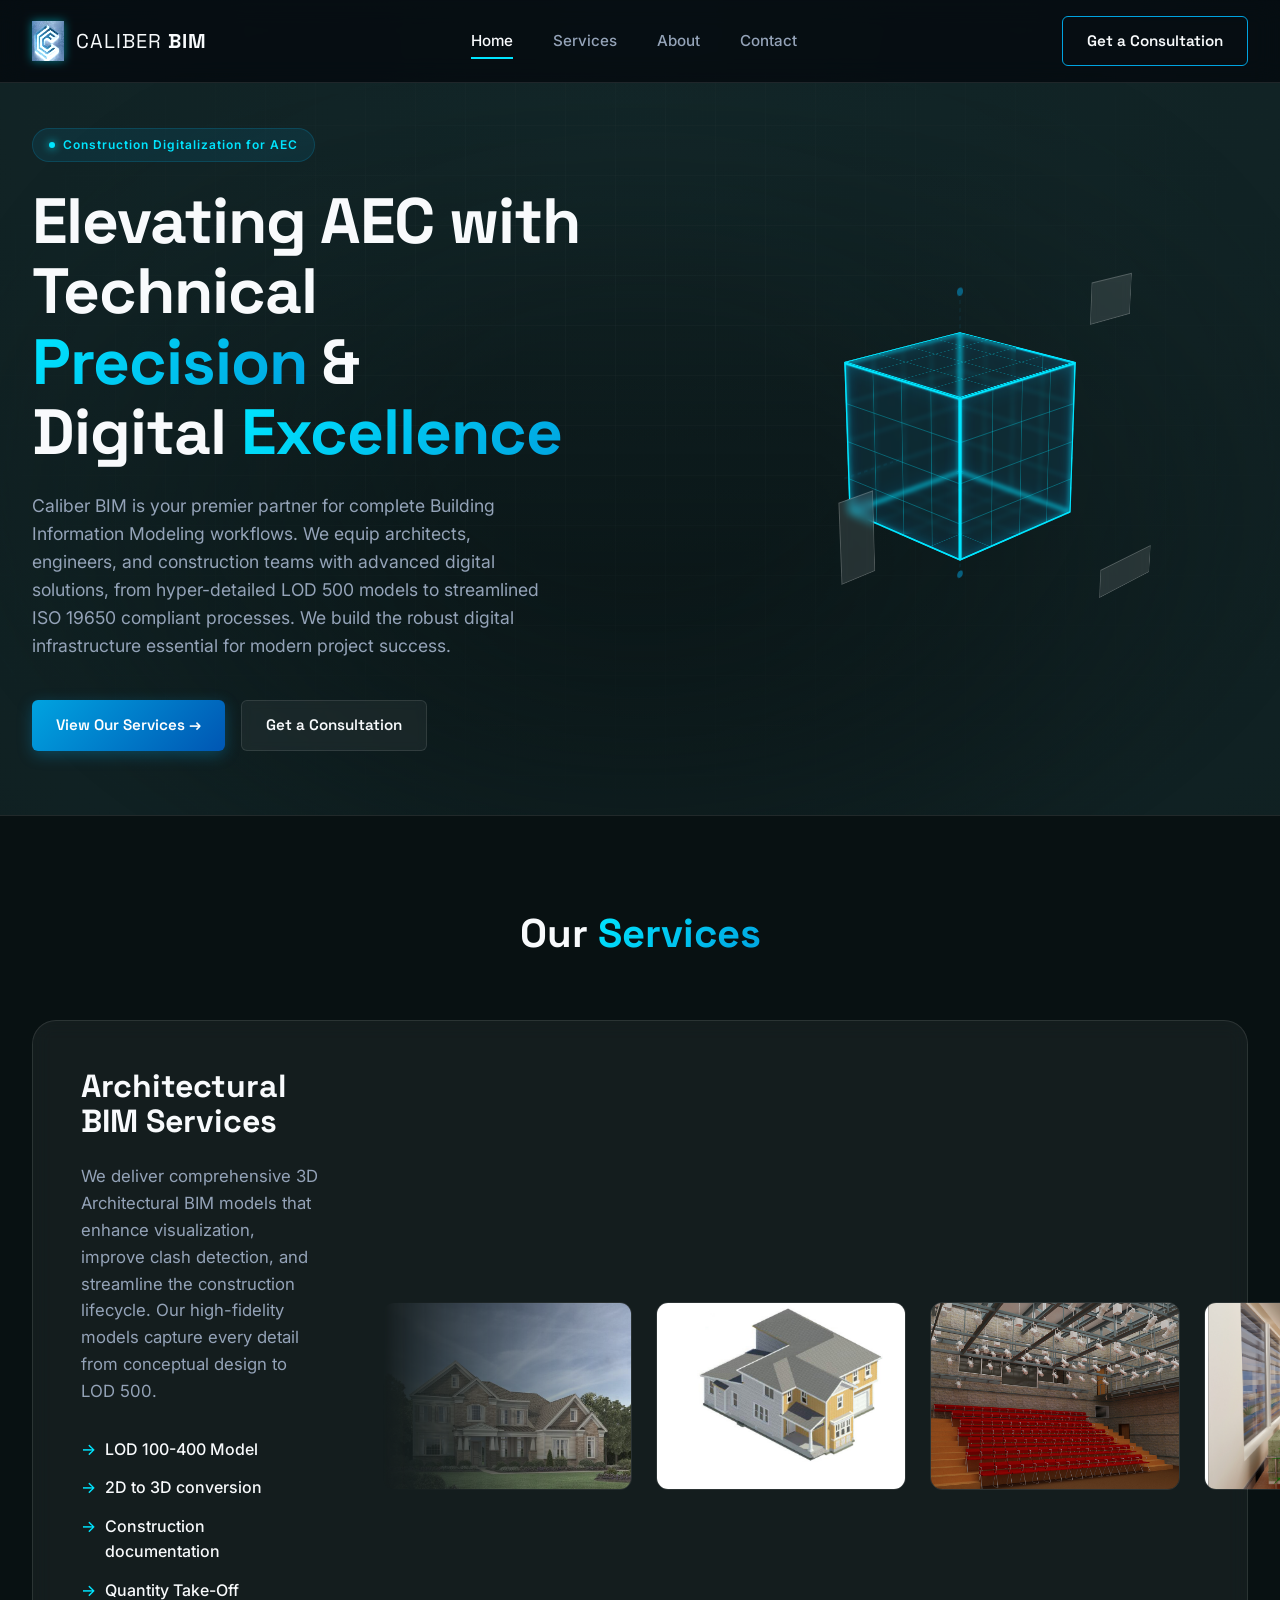
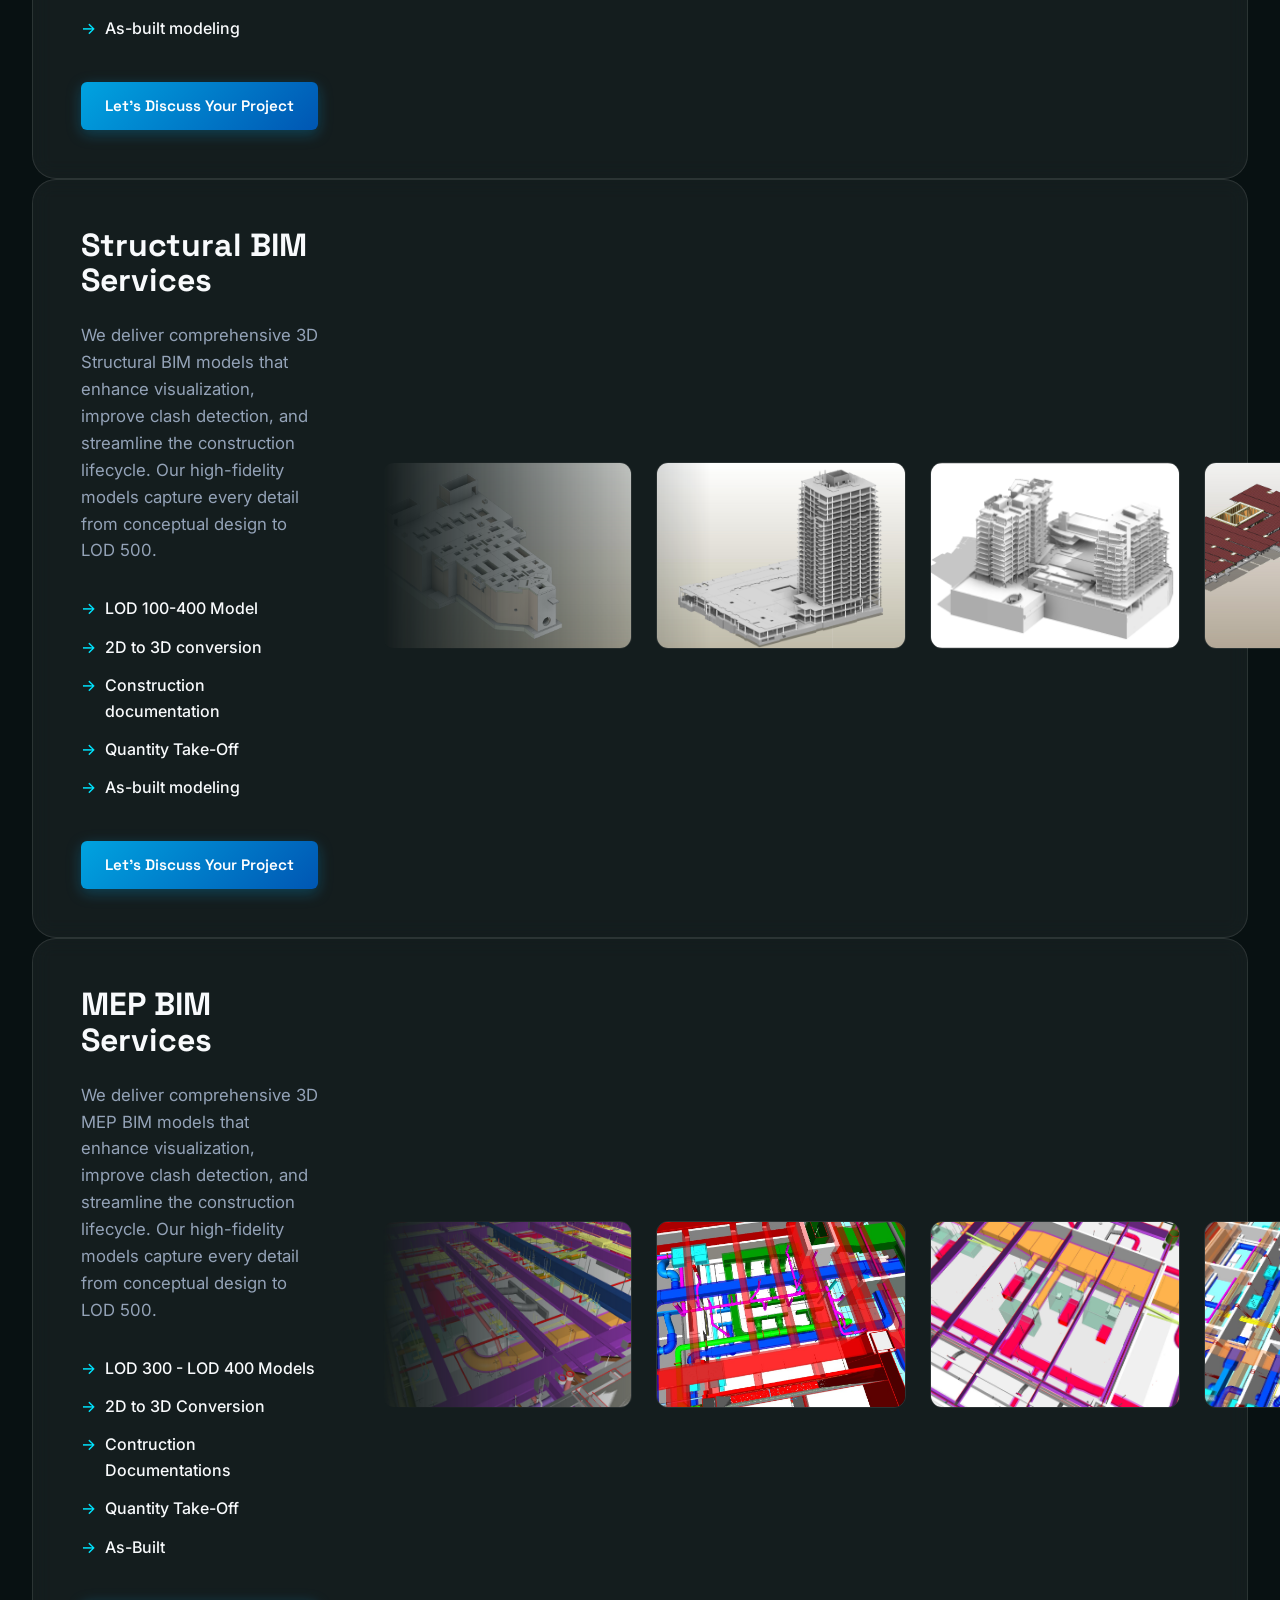
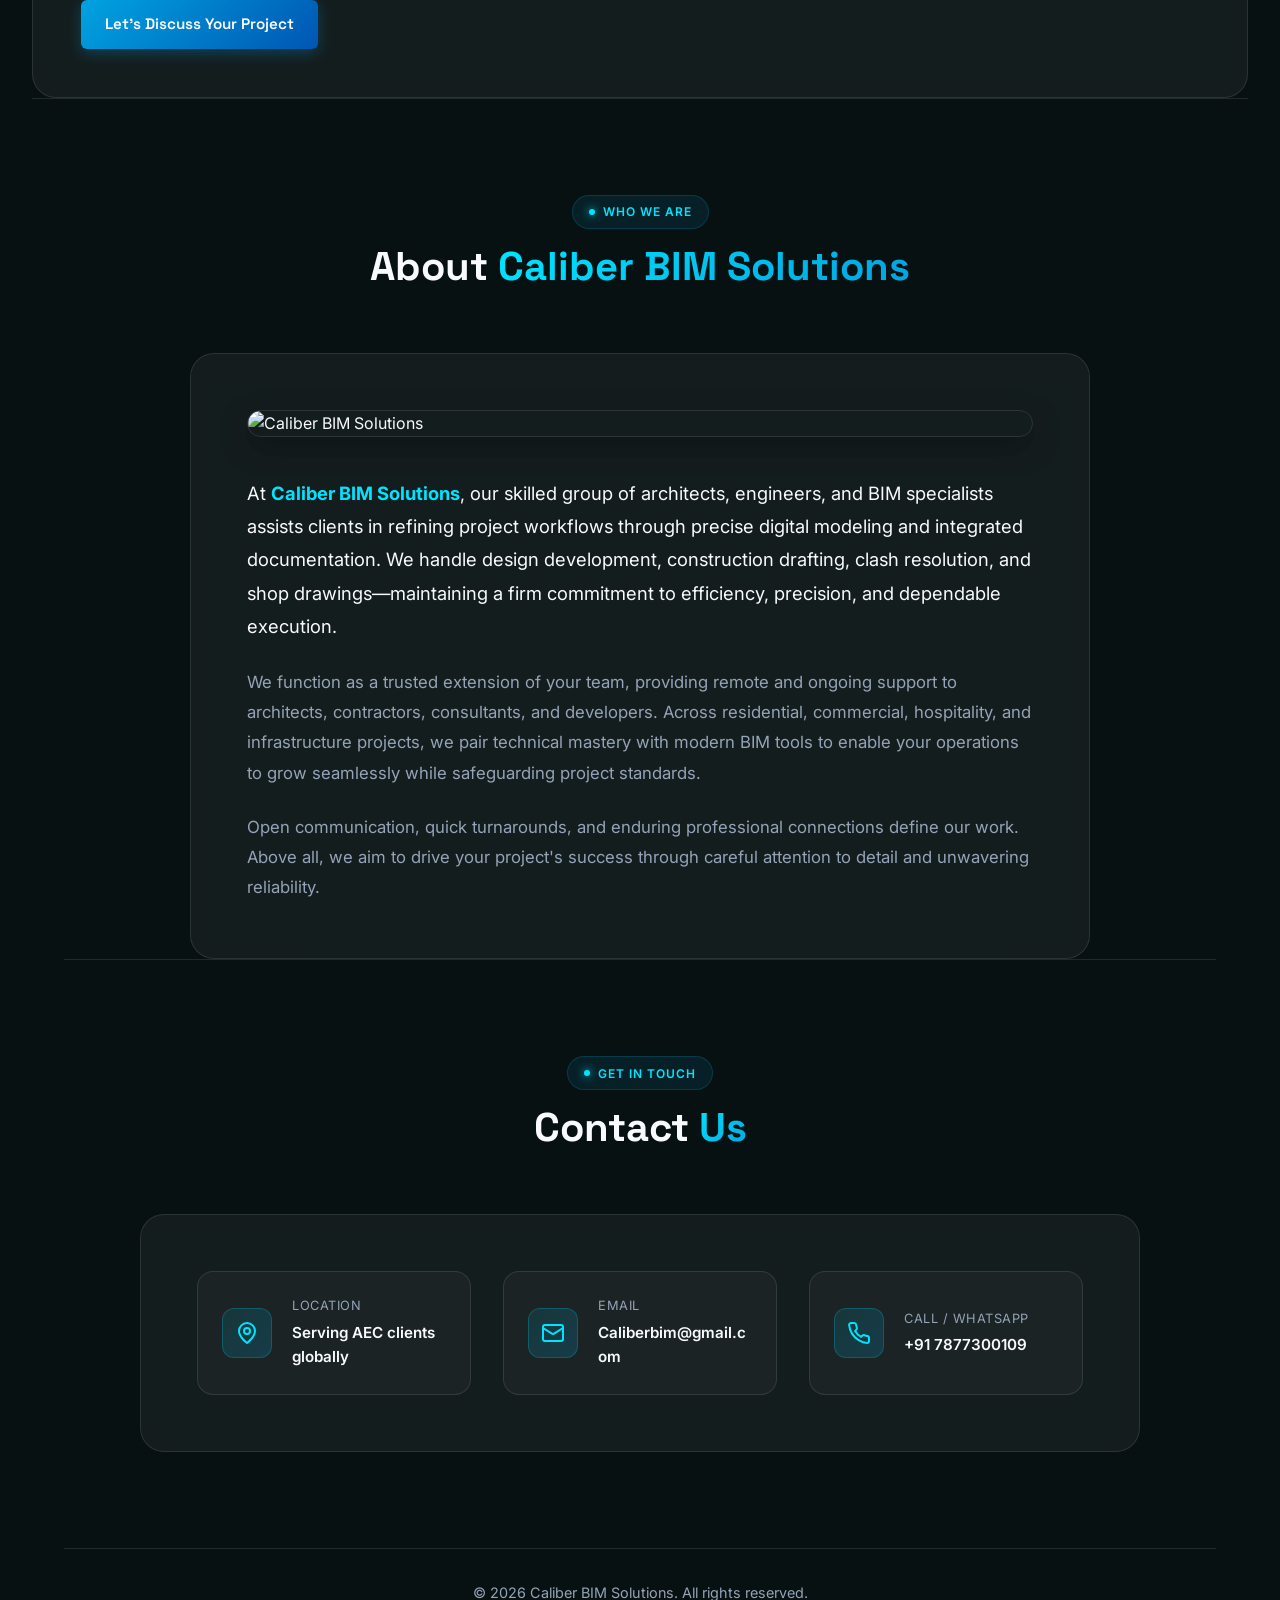
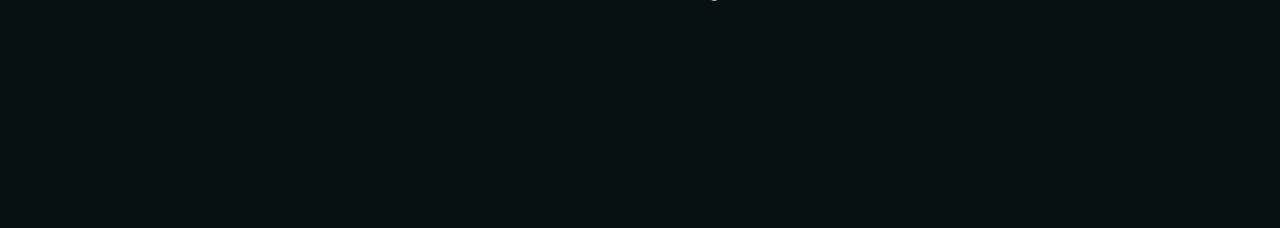
==== index.html @ 0009e0d7 "first version" ====
<!DOCTYPE html>
<html lang="en">
<head>
    <meta charset="UTF-8">
    <meta name="viewport" content="width=device-width, initial-scale=1.0">
    <meta name="description" content="Caliber BIM offers premier Architectural, Structural, and MEP BIM services. We deliver high-fidelity 3D modeling, clash detection, LOD 100-500, and construction documentation for the AEC industry.">
    <meta name="keywords" content="BIM services, Architectural BIM, Structural BIM, MEP BIM, 3D modeling, clash detection, LOD 500, AEC industry, construction documentation, quantity take-off">
    <meta name="author" content="Caliber BIM">
    
    <!-- Open Graph / Social -->
    <meta property="og:title" content="Caliber BIM | Premier 3D Modeling & BIM Services">
    <meta property="og:description" content="End-to-end Building Information Modeling solutions for architects, engineers, and construction professionals.">
    <meta property="og:type" content="website">
    <meta property="og:url" content="https://www.caliberbim.com/">
    
    <!-- Canonical Link -->
    <link rel="canonical" href="https://www.caliberbim.com/">
    
    <title>Caliber BIM | Premier Architectural, Structural & MEP BIM Services</title>
    <link rel="stylesheet" href="style.css">
</head>
<body>
    <!-- Animated Background Grid -->
    <div class="bg-grid"></div>

    <!-- Navigation -->
    <header class="navbar">
        <div class="nav-container">
            <div class="logo">
                <img src="assets/Logo.jpg" alt="Caliber BIM Logo" class="nav-logo-img">
                <span>CALIBER <strong>BIM</strong></span>
            </div>
            <nav class="nav-links">
                <a href="#" class="active">Home</a>
                <a href="#services">Services</a>
                <a href="#about">About</a>
                <a href="#contact">Contact</a>
            </nav>
            <a href="https://api.whatsapp.com/send?phone=917877300109" target="_blank" rel="noopener noreferrer" class="btn btn-outline nav-btn">Get a Consultation</a>
            
            <!-- Mobile Menu Toggle -->
            <button class="mobile-toggle" aria-label="Toggle navigation">
                <span></span>
                <span></span>
                <span></span>
            </button>
        </div>
    </header>

    <!-- Main Content -->
    <main class="hero-section">
        <div class="hero-container">
            <!-- Left Content: Typography and CTAs -->
            <div class="hero-content">
                <div class="badge">
                    <span class="dot"></span> Construction Digitalization for AEC
                </div>
                
                <h1 class="hero-title">
                    Elevating AEC with Technical <br>
                    <span class="text-gradient pulse">Precision</span> &amp; <br>
                    Digital <span class="text-gradient slide">Excellence</span>
                </h1>
                
                <p class="hero-desc">
                    Caliber BIM is your premier partner for complete Building Information Modeling workflows. We equip architects, engineers, and construction teams with advanced digital solutions, from hyper-detailed LOD 500 models to streamlined ISO 19650 compliant processes. We build the robust digital infrastructure essential for modern project success.
                </p>
                
                <div class="hero-actions">
                    <a href="#" class="btn btn-primary magnetic-btn" id="btn-explore">
                        <span>View Our Services &rarr;</span>
                        <div class="btn-glow"></div>
                    </a>
                    <a href="https://api.whatsapp.com/send?phone=917877300109" target="_blank" rel="noopener noreferrer" class="btn btn-secondary magnetic-btn" id="btn-consult">
                        <span>Get a Consultation</span>
                        <div class="btn-glow"></div>
                    </a>
                </div>
            </div>

            <!-- Right Content: Interactive 3D Graphic -->
            <div class="hero-graphic">
                <div class="scene3d" id="interactive-scene">
                    <div class="cube-wrapper">
                        <!-- CSS 3D Cube representing BIM structure -->
                        <div class="cube">
                            <div class="face front"></div>
                            <div class="face back"></div>
                            <div class="face right"></div>
                            <div class="face left"></div>
                            <div class="face top"></div>
                            <div class="face bottom"></div>
                        </div>
                        
                        <!-- Floating elements around the cube -->
                        <div class="float-element e1"></div>
                        <div class="float-element e2"></div>
                        <div class="float-element e3"></div>
                        
                        <!-- Connecting lines (SVG) -->
                        <svg class="connecting-lines" viewBox="0 0 400 400">
                            <path d="M200,50 L200,350 M50,200 L350,200" stroke="rgba(0, 163, 224, 0.3)" stroke-width="1" stroke-dasharray="4,4" />
                            <circle cx="200" cy="50" r="4" fill="#00A3E0" />
                            <circle cx="200" cy="350" r="4" fill="#00A3E0" />
                        </svg>
                    </div>
                </div>
            </div>
        </div>
    </main>
    <!-- Services Section -->
    <section id="services" class="services-section">
        <div class="services-container">
            <h2 class="section-title">Our <span class="text-gradient">Services</span></h2>
            <div class="services-grid">
                <!-- Architectural BIM Service Card -->
                <div class="service-card">
                    <div class="service-content">
                        <h3>Architectural BIM Services</h3>
                        <p>We deliver comprehensive 3D Architectural BIM models that enhance visualization, improve clash detection, and streamline the construction lifecycle. Our high-fidelity models capture every detail from conceptual design to LOD 500.</p>
                        <ul class="service-features">
                            <li>LOD 100-400 Model</li>
                            <li>2D to 3D conversion</li>
                            <li>Construction documentation</li>
                            <li>Quantity Take-Off</li>
                            <li>As-built modeling</li>
                        </ul>
                        <a href="https://api.whatsapp.com/send?phone=917877300109" target="_blank" rel="noopener noreferrer" class="btn btn-primary magnetic-btn">
                            <span>Let's Discuss Your Project</span>
                            <div class="btn-glow"></div>
                        </a>
                    </div>
                    <div class="service-gallery">
                        <div class="gallery-marquee-container">
                            <div class="gallery-marquee-track">
                                <!-- Original Set -->
                                <div class="gallery-item"><img src="assets/snap1.jpg" alt="Architectural BIM Snap 1"></div>
                                <div class="gallery-item"><img src="assets/snap2.jpg" alt="Architectural BIM Snap 2"></div>
                                <div class="gallery-item"><img src="assets/snap3.jpg" alt="Architectural BIM Snap 3"></div>
                                <div class="gallery-item"><img src="assets/snap4.jpg" alt="Architectural BIM Snap 4"></div>
                                <div class="gallery-item"><img src="assets/snap5.jpg" alt="Architectural BIM Snap 5"></div>
                                
                                <!-- Duplicated Set for Infinite Loop Effect -->
                                <div class="gallery-item"><img src="assets/snap1.jpg" alt="Architectural BIM Snap 1"></div>
                                <div class="gallery-item"><img src="assets/snap2.jpg" alt="Architectural BIM Snap 2"></div>
                                <div class="gallery-item"><img src="assets/snap3.jpg" alt="Architectural BIM Snap 3"></div>
                                <div class="gallery-item"><img src="assets/snap4.jpg" alt="Architectural BIM Snap 4"></div>
                                <div class="gallery-item"><img src="assets/snap5.jpg" alt="Architectural BIM Snap 5"></div>
                            </div>
                        </div>
                    </div>
                </div>

                <!-- Structural BIM Service Card -->
                <div class="service-card">
                    <div class="service-content">
                        <h3>Structural BIM Services</h3>
                        <p>We deliver comprehensive 3D Structural BIM models that enhance visualization, improve clash detection, and streamline the construction lifecycle. Our high-fidelity models capture every detail from conceptual design to LOD 500.</p>
                        <ul class="service-features">
                            <li>LOD 100-400 Model</li>
                            <li>2D to 3D conversion</li>
                            <li>Construction documentation</li>
                            <li>Quantity Take-Off</li>
                            <li>As-built modeling</li>
                        </ul>
                        <a href="https://api.whatsapp.com/send?phone=917877300109" target="_blank" rel="noopener noreferrer" class="btn btn-primary magnetic-btn">
                            <span>Let's Discuss Your Project</span>
                            <div class="btn-glow"></div>
                        </a>
                    </div>
                    <div class="service-gallery">
                        <div class="gallery-marquee-container">
                            <div class="gallery-marquee-track" style="animation-duration: 20s;">
                                <!-- Original Set -->
                                <div class="gallery-item"><img src="assets/struct1.png" alt="Structural BIM Snap 1"></div>
                                <div class="gallery-item"><img src="assets/struct2.jpg" alt="Structural BIM Snap 2"></div>
                                <div class="gallery-item"><img src="assets/struct3.png" alt="Structural BIM Snap 3"></div>
                                <div class="gallery-item"><img src="assets/struct4.jpg" alt="Structural BIM Snap 4"></div>
                                <div class="gallery-item"><img src="assets/struct5.jpg" alt="Structural BIM Snap 5"></div>
                                <div class="gallery-item"><img src="assets/struct6.jpg" alt="Structural BIM Snap 6"></div>
                                
                                <!-- Duplicated Set for Infinite Loop Effect -->
                                <div class="gallery-item"><img src="assets/struct1.png" alt="Structural BIM Snap 1"></div>
                                <div class="gallery-item"><img src="assets/struct2.jpg" alt="Structural BIM Snap 2"></div>
                                <div class="gallery-item"><img src="assets/struct3.png" alt="Structural BIM Snap 3"></div>
                                <div class="gallery-item"><img src="assets/struct4.jpg" alt="Structural BIM Snap 4"></div>
                                <div class="gallery-item"><img src="assets/struct5.jpg" alt="Structural BIM Snap 5"></div>
                                <div class="gallery-item"><img src="assets/struct6.jpg" alt="Structural BIM Snap 6"></div>
                            </div>
                        </div>
                    </div>
                </div>

                <!-- MEP BIM Service Card -->
                <div class="service-card">
                    <div class="service-content">
                        <h3>MEP BIM Services</h3>
                        <p>We deliver comprehensive 3D MEP BIM models that enhance visualization, improve clash detection, and streamline the construction lifecycle. Our high-fidelity models capture every detail from conceptual design to LOD 500.</p>
                        <ul class="service-features">
                            <li>LOD 300 - LOD 400 Models</li>
                            <li>2D to 3D Conversion</li>
                            <li>Contruction Documentations</li>
                            <li>Quantity Take-Off</li>
                            <li>As-Built</li>
                        </ul>
                        <a href="https://api.whatsapp.com/send?phone=917877300109" target="_blank" rel="noopener noreferrer" class="btn btn-primary magnetic-btn">
                            <span>Let's Discuss Your Project</span>
                            <div class="btn-glow"></div>
                        </a>
                    </div>
                    <div class="service-gallery">
                        <div class="gallery-marquee-container">
                            <div class="gallery-marquee-track" style="animation-duration: 20s;">
                                <!-- Original Set -->
                                <div class="gallery-item"><img src="assets/mep1.jpg" alt="MEP BIM Snap 1"></div>
                                <div class="gallery-item"><img src="assets/mep2.jpg" alt="MEP BIM Snap 2"></div>
                                <div class="gallery-item"><img src="assets/mep3.jpg" alt="MEP BIM Snap 3"></div>
                                <div class="gallery-item"><img src="assets/mep4.jpg" alt="MEP BIM Snap 4"></div>
                                <div class="gallery-item"><img src="assets/mep5.jpg" alt="MEP BIM Snap 5"></div>
                                
                                <!-- Duplicated Set for Infinite Loop Effect -->
                                <div class="gallery-item"><img src="assets/mep1.jpg" alt="MEP BIM Snap 1"></div>
                                <div class="gallery-item"><img src="assets/mep2.jpg" alt="MEP BIM Snap 2"></div>
                                <div class="gallery-item"><img src="assets/mep3.jpg" alt="MEP BIM Snap 3"></div>
                                <div class="gallery-item"><img src="assets/mep4.jpg" alt="MEP BIM Snap 4"></div>
                                <div class="gallery-item"><img src="assets/mep5.jpg" alt="MEP BIM Snap 5"></div>
                            </div>
                        </div>
                    </div>
                </div>
            </div>
        </div>
    <!-- About Section -->
    <section id="about" class="about-section">
        <div class="about-container">
            <div class="about-header">
                <div class="badge">
                    <span class="dot"></span> WHO WE ARE
                </div>
                <h2 class="section-title">About <span class="text-gradient">Caliber BIM Solutions</span></h2>
            </div>
            
            <div class="about-content-card">
                <div class="about-image-wrapper">
                    <img src="assets/Caliber.png" alt="Caliber BIM Solutions" class="about-img">
                </div>
                <div class="about-text-block">
                    <p class="about-lead">
                        At <strong>Caliber BIM Solutions</strong>, our skilled group of architects, engineers, and BIM specialists assists clients in refining project workflows through precise digital modeling and integrated documentation. We handle design development, construction drafting, clash resolution, and shop drawings—maintaining a firm commitment to efficiency, precision, and dependable execution.
                    </p>
                    <p>
                        We function as a trusted extension of your team, providing remote and ongoing support to architects, contractors, consultants, and developers. Across residential, commercial, hospitality, and infrastructure projects, we pair technical mastery with modern BIM tools to enable your operations to grow seamlessly while safeguarding project standards.
                    </p>
                    <p>
                        Open communication, quick turnarounds, and enduring professional connections define our work. Above all, we aim to drive your project's success through careful attention to detail and unwavering reliability.
                    </p>
                </div>
            </div>
        </div>
    <!-- Contact Section -->
    <section id="contact" class="contact-section">
        <div class="contact-container">
            <div class="contact-header">
                <div class="badge">
                    <span class="dot"></span> GET IN TOUCH
                </div>
                <h2 class="section-title">Contact <span class="text-gradient">Us</span></h2>
            </div>

            <div class="contact-card">
                <div class="contact-grid">
                    <!-- Location Item -->
                    <div class="contact-item">
                        <div class="contact-icon">
                            <svg xmlns="http://www.w3.org/2000/svg" width="24" height="24" viewBox="0 0 24 24" fill="none" stroke="currentColor" stroke-width="2" stroke-linecap="round" stroke-linejoin="round">
                                <path d="M20 10c0 6-8 12-8 12s-8-6-8-12a8 8 0 0 1 16 0Z"/>
                                <circle cx="12" cy="10" r="3"/>
                            </svg>
                        </div>
                        <div class="contact-details">
                            <span class="contact-label">Location</span>
                            <span class="contact-value">Serving AEC clients globally</span>
                        </div>
                    </div>

                    <!-- Email Item -->
                    <div class="contact-item">
                        <div class="contact-icon">
                            <svg xmlns="http://www.w3.org/2000/svg" width="24" height="24" viewBox="0 0 24 24" fill="none" stroke="currentColor" stroke-width="2" stroke-linecap="round" stroke-linejoin="round">
                                <rect width="20" height="16" x="2" y="4" rx="2"/>
                                <path d="m22 7-8.97 5.7a1.94 1.94 0 0 1-2.06 0L2 7"/>
                            </svg>
                        </div>
                        <div class="contact-details">
                            <span class="contact-label">Email</span>
                            <a href="mailto:Caliberbim@gmail.com" class="contact-value contact-link">Caliberbim@gmail.com</a>
                        </div>
                    </div>

                    <!-- Call / WhatsApp Item -->
                    <div class="contact-item">
                        <div class="contact-icon">
                            <svg xmlns="http://www.w3.org/2000/svg" width="24" height="24" viewBox="0 0 24 24" fill="none" stroke="currentColor" stroke-width="2" stroke-linecap="round" stroke-linejoin="round">
                                <path d="M22 16.92v3a2 2 0 0 1-2.18 2 19.79 19.79 0 0 1-8.63-3.07 19.5 19.5 0 0 1-6-6 19.79 19.79 0 0 1-3.07-8.67A2 2 0 0 1 4.11 2h3a2 2 0 0 1 2 1.72 12.84 12.84 0 0 0 .7 2.81 2 2 0 0 1-.45 2.11L8.09 9.91a16 16 0 0 0 6 6l1.27-1.27a2 2 0 0 1 2.11-.45 12.84 12.84 0 0 0 2.81.7A2 2 0 0 1 22 16.92z"/>
                            </svg>
                        </div>
                        <div class="contact-details">
                            <span class="contact-label">Call / WhatsApp</span>
                            <a href="https://api.whatsapp.com/send?phone=917877300109" target="_blank" rel="noopener noreferrer" class="contact-value contact-link">+91 7877300109</a>
                        </div>
                    </div>
                </div>
            </div>
        </div>
    </section>

    <!-- Footer -->
    <footer class="footer">
        <div class="footer-container">
            <p>&copy; 2026 Caliber BIM Solutions. All rights reserved.</p>
        </div>
    </footer>

    <!-- Lightbox Modal for Full-Screen Image Zoom -->
    <div class="lightbox-modal" id="lightbox">
        <span class="lightbox-close" id="lightbox-close">&times;</span>
        <img src="" alt="Zoomed View" class="lightbox-content" id="lightbox-img">
    </div>

    <script src="app.js"></script>
</body>
</html>
---- style.css ----
/* Premium BIM Landing Page Styles */

/* --- Google Fonts --- */
@import url('https://fonts.googleapis.com/css2?family=Inter:wght@300;400;500;600&family=Space+Grotesk:wght@400;500;700&display=swap');

:root {
    /* Color Palette */
    --bg-dark: #132729; /* Bespoke Oceanic Deep */
    --bg-darker: #081112; /* Bespoke Oceanic Darker */
    --accent-blue: #00A3E0;
    --accent-cyan: #00E5FF;
    --accent-glow: rgba(0, 163, 224, 0.4);
    
    --text-main: #F8FAFC;
    --text-muted: #94A3B8;
    
    --glass-bg: rgba(255, 255, 255, 0.05);
    --glass-border: rgba(255, 255, 255, 0.1);
    
    /* Fonts */
    --font-heading: 'Space Grotesk', sans-serif;
    --font-body: 'Inter', sans-serif;
    
    /* Layout */
    --max-width: 1280px;
    --transition: all 0.3s cubic-bezier(0.25, 0.8, 0.25, 1);
}

/* --- Reset & Base --- */
*, *::before, *::after {
    box-sizing: border-box;
    margin: 0;
    padding: 0;
}

body {
    font-family: var(--font-body);
    background-color: var(--bg-darker);
    background-image: radial-gradient(circle at 50% 0%, #132729 0%, var(--bg-darker) 70%);
    color: var(--text-main);
    line-height: 1.6;
    overflow-x: hidden;
    min-height: 100vh;
    display: flex;
    flex-direction: column;
}

/* --- Animated Grid Background --- */
.bg-grid {
    position: fixed;
    top: 0;
    left: 0;
    width: 100vw;
    height: 100vh;
    z-index: -1;
    background-image: 
        linear-gradient(rgba(255, 255, 255, 0.03) 1px, transparent 1px),
        linear-gradient(90deg, rgba(255, 255, 255, 0.03) 1px, transparent 1px);
    background-size: 50px 50px;
    background-position: center center;
    perspective: 1000px;
    mask-image: radial-gradient(ellipse at center, black 20%, transparent 80%);
    -webkit-mask-image: radial-gradient(ellipse at center, black 20%, transparent 80%);
}

.bg-grid::after {
    content: '';
    position: absolute;
    top: 0; left: 0; right: 0; bottom: 0;
    background: linear-gradient(to bottom, transparent, var(--bg-darker));
}

/* --- Typography --- */
h1, h2, h3 {
    font-family: var(--font-heading);
    font-weight: 700;
    line-height: 1.1;
}

.text-gradient {
    background: linear-gradient(135deg, var(--accent-cyan), var(--accent-blue));
    -webkit-background-clip: text;
    -webkit-text-fill-color: transparent;
    background-clip: text;
    position: relative;
    display: inline-block;
}

.text-gradient.pulse {
    animation: textGlow 3s infinite alternate ease-in-out;
}

@keyframes textGlow {
    0% { filter: drop-shadow(0 0 5px rgba(0, 229, 255, 0.2)); }
    100% { filter: drop-shadow(0 0 20px rgba(0, 229, 255, 0.6)); }
}

/* --- Navigation --- */
.navbar {
    position: fixed;
    top: 0;
    width: 100%;
    z-index: 100;
    backdrop-filter: blur(12px);
    -webkit-backdrop-filter: blur(12px);
    background: rgba(2, 5, 10, 0.7);
    border-bottom: 1px solid var(--glass-border);
    transition: var(--transition);
}

.nav-container {
    max-width: var(--max-width);
    margin: 0 auto;
    padding: 1rem 2rem;
    display: flex;
    justify-content: space-between;
    align-items: center;
}

.logo {
    display: flex;
    align-items: center;
    gap: 0.75rem;
    font-family: var(--font-heading);
    font-size: 1.25rem;
    letter-spacing: 1px;
}

.nav-logo-img {
    height: 40px;
    width: auto;
    object-fit: contain;
    /* CSS background removal trick for dark themes: 
       Invert makes the light beige bg turn dark (invisible on dark navy),
       and turns the bronze logo into a glowing neon cyan that perfectly matches the theme. */
    filter: invert(1) brightness(1.2) contrast(1.5) drop-shadow(0 0 5px rgba(0, 229, 255, 0.5));
    mix-blend-mode: screen;
}

.nav-links {
    display: flex;
    gap: 2.5rem;
}

.nav-links a {
    color: var(--text-muted);
    text-decoration: none;
    font-size: 0.95rem;
    font-weight: 500;
    transition: var(--transition);
    position: relative;
}

.nav-links a:hover, .nav-links a.active {
    color: var(--text-main);
}

.nav-links a::after {
    content: '';
    position: absolute;
    bottom: -6px;
    left: 0;
    width: 0%;
    height: 2px;
    background: var(--accent-cyan);
    transition: width 0.3s ease;
}

.nav-links a:hover::after, .nav-links a.active::after {
    width: 100%;
}

.mobile-toggle {
    display: none;
    background: none;
    border: none;
    cursor: pointer;
    flex-direction: column;
    gap: 5px;
}

.mobile-toggle span {
    width: 24px;
    height: 2px;
    background: var(--text-main);
    transition: 0.3s;
}

/* --- Buttons --- */
.btn {
    display: inline-flex;
    align-items: center;
    justify-content: center;
    padding: 0.75rem 1.5rem;
    border-radius: 6px;
    font-family: var(--font-heading);
    font-size: 0.95rem;
    font-weight: 600;
    text-decoration: none;
    cursor: pointer;
    transition: var(--transition);
    position: relative;
    overflow: hidden;
    white-space: nowrap;
}

.btn span {
    position: relative;
    z-index: 2;
}

.btn-outline {
    background: transparent;
    border: 1px solid var(--accent-blue);
    color: var(--text-main);
}

.btn-outline:hover {
    background: rgba(0, 163, 224, 0.1);
    box-shadow: 0 0 20px var(--accent-glow);
}

.btn-primary {
    background: linear-gradient(135deg, var(--accent-blue), #0056b3);
    color: #fff;
    border: none;
    box-shadow: 0 4px 15px rgba(0, 163, 224, 0.3);
}

.btn-secondary {
    background: var(--glass-bg);
    border: 1px solid var(--glass-border);
    color: var(--text-main);
    backdrop-filter: blur(5px);
}

.btn-secondary:hover {
    background: rgba(255, 255, 255, 0.08);
    border-color: rgba(255, 255, 255, 0.2);
}

/* Magnetic Button Glow Logic */
.magnetic-btn .btn-glow {
    position: absolute;
    width: 100px;
    height: 100px;
    background: radial-gradient(circle, rgba(255,255,255,0.4) 0%, transparent 70%);
    border-radius: 50%;
    transform: translate(-50%, -50%);
    pointer-events: none;
    opacity: 0;
    transition: opacity 0.3s;
    z-index: 1;
}

.magnetic-btn:hover .btn-glow {
    opacity: 1;
}

/* --- Hero Section --- */
.hero-section {
    flex: 1;
    display: flex;
    align-items: center;
    padding: 8rem 2rem 4rem;
    max-width: var(--max-width);
    margin: 0 auto;
    width: 100%;
}

.hero-container {
    display: grid;
    grid-template-columns: 1fr 1fr;
    gap: 4rem;
    align-items: center;
    width: 100%;
}

.hero-content {
    display: flex;
    flex-direction: column;
    gap: 1.5rem;
    z-index: 10;
}

.badge {
    display: inline-flex;
    align-items: center;
    gap: 0.5rem;
    padding: 0.4rem 1rem;
    border-radius: 100px;
    background: rgba(0, 163, 224, 0.1);
    border: 1px solid rgba(0, 163, 224, 0.2);
    font-size: 0.75rem;
    font-weight: 600;
    letter-spacing: 1px;
    color: var(--accent-cyan);
    align-self: flex-start;
}

.badge .dot {
    width: 6px;
    height: 6px;
    background: var(--accent-cyan);
    border-radius: 50%;
    box-shadow: 0 0 8px var(--accent-cyan);
    animation: blink 2s infinite;
}

@keyframes blink {
    0%, 100% { opacity: 1; }
    50% { opacity: 0.4; }
}

.hero-title {
    font-size: clamp(3rem, 5vw, 4.5rem);
    letter-spacing: -1px;
}

.hero-desc {
    color: var(--text-muted);
    font-size: 1.1rem;
    max-width: 90%;
    margin-bottom: 1rem;
}

.hero-actions {
    display: flex;
    gap: 1rem;
}

/* --- Hero Graphic (Interactive 3D) --- */
.hero-graphic {
    position: relative;
    height: 500px;
    display: flex;
    justify-content: center;
    align-items: center;
    perspective: 1200px;
}

.scene3d {
    width: 300px;
    height: 300px;
    position: relative;
    transform-style: preserve-3d;
    transform: rotateX(-20deg) rotateY(45deg); /* Default isometric angle */
    transition: transform 0.1s ease-out; /* Smooth mouse tracking */
}

/* CSS Cube representing a BIM element */
.cube-wrapper {
    position: absolute;
    width: 100%;
    height: 100%;
    transform-style: preserve-3d;
    animation: floatCube 8s ease-in-out infinite;
}

@keyframes floatCube {
    0%, 100% { transform: translateY(0); }
    50% { transform: translateY(-20px); }
}

.cube {
    width: 160px;
    height: 160px;
    position: absolute;
    top: 50%;
    left: 50%;
    transform: translate(-50%, -50%);
    transform-style: preserve-3d;
}

.face {
    position: absolute;
    width: 160px;
    height: 160px;
    border: 2px solid var(--accent-cyan);
    background: rgba(0, 163, 224, 0.05);
    backdrop-filter: blur(2px);
    box-shadow: inset 0 0 20px rgba(0, 163, 224, 0.2);
}

.front  { transform: translateZ(80px); }
.back   { transform: rotateY(180deg) translateZ(80px); }
.right  { transform: rotateY(90deg) translateZ(80px); }
.left   { transform: rotateY(-90deg) translateZ(80px); }
.top    { transform: rotateX(90deg) translateZ(80px); }
.bottom { transform: rotateX(-90deg) translateZ(80px); }

/* Grid lines on faces to look like blueprint/wireframe */
.face::before {
    content: '';
    position: absolute;
    top: 0; left: 0; right: 0; bottom: 0;
    background-image: 
        linear-gradient(rgba(0, 229, 255, 0.3) 1px, transparent 1px),
        linear-gradient(90deg, rgba(0, 229, 255, 0.3) 1px, transparent 1px);
    background-size: 40px 40px;
}

/* Floating holographic elements */
.float-element {
    position: absolute;
    background: rgba(255, 255, 255, 0.1);
    border: 1px solid rgba(255, 255, 255, 0.2);
    backdrop-filter: blur(4px);
}

.e1 {
    width: 60px; height: 40px;
    top: -20px; left: 200px;
    transform: translateZ(120px);
    animation: hoverEle 6s infinite alternate;
}
.e2 {
    width: 40px; height: 80px;
    top: 150px; left: -40px;
    transform: translateZ(40px);
    animation: hoverEle 7s infinite alternate-reverse;
}
.e3 {
    width: 80px; height: 30px;
    top: 250px; left: 180px;
    transform: translateZ(160px);
    animation: hoverEle 5s infinite alternate;
}

@keyframes hoverEle {
    0% { transform: translateY(0) translateZ(100px); }
    100% { transform: translateY(-30px) translateZ(100px); }
}

.connecting-lines {
    position: absolute;
    top: -50px; left: -50px;
    width: 400px; height: 400px;
    pointer-events: none;
    transform: translateZ(0px);
    opacity: 0.5;
}

/* --- Stats Section --- */
.stats-section {
    width: 100%;
    padding: 4rem 2rem 6rem;
    position: relative;
    z-index: 10;
    background: linear-gradient(to top, var(--bg-darker), transparent);
}

.stats-container {
    max-width: var(--max-width);
    margin: 0 auto;
    display: grid;
    grid-template-columns: repeat(4, 1fr);
    gap: 2rem;
    border-top: 1px solid var(--glass-border);
    padding-top: 4rem;
}

.stat-card {
    background: var(--glass-bg);
    border: 1px solid var(--glass-border);
    padding: 2rem;
    border-radius: 16px;
    text-align: center;
    backdrop-filter: blur(10px);
    transition: var(--transition);
    opacity: 0;
    transform: translateY(30px);
}

.stat-card.visible {
    opacity: 1;
    transform: translateY(0);
}

.stat-card:hover {
    background: rgba(255, 255, 255, 0.05);
    border-color: rgba(0, 163, 224, 0.3);
    transform: translateY(-10px);
    box-shadow: 0 15px 30px rgba(0, 0, 0, 0.5), inset 0 0 20px rgba(0, 163, 224, 0.05);
}

.stat-number {
    font-size: 3rem;
    background: linear-gradient(135deg, #fff, var(--accent-cyan));
    -webkit-background-clip: text;
    -webkit-text-fill-color: transparent;
    margin-bottom: 0.5rem;
}

.stat-label {
    color: var(--text-muted);
    font-size: 0.95rem;
    font-weight: 500;
    text-transform: uppercase;
    letter-spacing: 1px;
}

/* --- Responsive --- */
@media (max-width: 992px) {
    .hero-container {
        grid-template-columns: 1fr;
        text-align: center;
        gap: 3rem;
    }
    
    .badge, .hero-actions {
        align-self: center;
        justify-content: center;
    }
    
    .hero-desc {
        margin: 0 auto 1.5rem;
    }

    .stats-container {
        grid-template-columns: repeat(2, 1fr);
    }
    
    .nav-links {
        display: flex;
        position: fixed;
        top: 70px;
        left: 0;
        width: 100%;
        background: rgba(8, 17, 18, 0.96);
        backdrop-filter: blur(15px);
        -webkit-backdrop-filter: blur(15px);
        flex-direction: column;
        align-items: center;
        padding: 2.5rem 1.5rem;
        gap: 1.8rem;
        border-bottom: 1px solid var(--glass-border);
        transform: translateY(-150%);
        transition: transform 0.4s cubic-bezier(0.25, 1, 0.5, 1);
        z-index: 99;
    }

    .nav-links.active {
        transform: translateY(0);
    }

    .nav-btn {
        display: none;
    }
    
    .mobile-toggle {
        display: flex;
    }

    .mobile-toggle.active span:nth-child(1) {
        transform: translateY(7px) rotate(45deg);
    }

    .mobile-toggle.active span:nth-child(2) {
        opacity: 0;
    }

    .mobile-toggle.active span:nth-child(3) {
        transform: translateY(-7px) rotate(-45deg);
    }
}

@media (max-width: 600px) {
    .hero-section {
        padding: 6rem 1rem 3rem;
    }
    
    .stats-container {
        grid-template-columns: 1fr;
        gap: 1rem;
    }
    
    .stat-card {
        padding: 1.5rem;
    }
    
    .hero-actions {
        flex-direction: column;
    }
}

/* --- Services Section --- */
.services-section {
    width: 100%;
    padding: 6rem 2rem;
    position: relative;
    z-index: 10;
    background: var(--bg-darker);
    border-top: 1px solid var(--glass-border);
}

.services-container {
    max-width: var(--max-width);
    margin: 0 auto;
}

.section-title {
    font-size: 2.5rem;
    text-align: center;
    margin-bottom: 4rem;
}

.service-card {
    display: grid;
    grid-template-columns: 1fr 1fr;
    gap: 4rem;
    background: var(--glass-bg);
    border: 1px solid var(--glass-border);
    border-radius: 24px;
    padding: 3rem;
    align-items: center;
    backdrop-filter: blur(10px);
    transition: var(--transition);
}

.service-card:hover {
    border-color: rgba(0, 163, 224, 0.2);
    box-shadow: 0 10px 40px rgba(0, 0, 0, 0.4);
}

.service-content h3 {
    font-size: 2rem;
    margin-bottom: 1.5rem;
    color: var(--text-main);
}

.service-content p {
    color: var(--text-muted);
    margin-bottom: 2rem;
    font-size: 1.05rem;
}

.service-features {
    list-style: none;
    margin-bottom: 2.5rem;
}

.service-features li {
    position: relative;
    padding-left: 24px;
    margin-bottom: 0.8rem;
    color: var(--text-main);
    font-weight: 500;
}

.service-features li::before {
    content: '→';
    position: absolute;
    left: 0;
    color: var(--accent-cyan);
}

.gallery-marquee-container {
    width: 100%;
    overflow: hidden;
    white-space: nowrap;
    position: relative;
    border-radius: 12px;
    padding: 1rem 0;
    mask-image: linear-gradient(to right, transparent, black 10%, black 90%, transparent);
    -webkit-mask-image: linear-gradient(to right, transparent, black 10%, black 90%, transparent);
}

.gallery-marquee-track {
    display: inline-flex;
    gap: 1.5rem;
    padding-right: 1.5rem; /* Gap between first and second half */
    animation: scrollMarquee 40s linear infinite;
    width: max-content;
    align-items: center;
}

.gallery-marquee-track:hover {
    animation-play-state: paused;
}

.gallery-item {
    flex-shrink: 0;
    width: 250px;
    aspect-ratio: 4/3;
    border-radius: 12px;
    overflow: hidden;
    border: 1px solid var(--glass-border);
    position: relative;
    cursor: pointer;
    transition: transform 0.4s cubic-bezier(0.25, 1, 0.5, 1), border-color 0.4s ease, box-shadow 0.4s ease;
    z-index: 1;
}

.gallery-item:hover {
    transform: translateY(-6px) scale(1.05);
    border-color: var(--accent-cyan);
    box-shadow: 0 15px 35px rgba(0, 229, 255, 0.35);
    z-index: 10;
}

.gallery-item img {
    width: 100%;
    height: 100%;
    object-fit: cover;
    transition: transform 0.5s cubic-bezier(0.25, 1, 0.5, 1), filter 0.4s ease;
}

.gallery-item:hover img {
    transform: scale(1.28);
    filter: brightness(1.08) contrast(1.05);
}

/* --- Lightbox Modal --- */
.lightbox-modal {
    position: fixed;
    top: 0;
    left: 0;
    width: 100%;
    height: 100%;
    background: rgba(2, 5, 10, 0.92);
    backdrop-filter: blur(15px);
    z-index: 1000;
    display: flex;
    align-items: center;
    justify-content: center;
    opacity: 0;
    pointer-events: none;
    transition: opacity 0.3s ease;
}

.lightbox-modal.active {
    opacity: 1;
    pointer-events: auto;
}

.lightbox-content {
    max-width: 90vw;
    max-height: 85vh;
    border-radius: 16px;
    box-shadow: 0 20px 50px rgba(0, 229, 255, 0.3);
    border: 1px solid var(--accent-cyan);
    object-fit: contain;
    transform: scale(0.9);
    transition: transform 0.3s cubic-bezier(0.25, 1, 0.5, 1);
}

.lightbox-modal.active .lightbox-content {
    transform: scale(1);
}

.lightbox-close {
    position: absolute;
    top: 2rem;
    right: 2.5rem;
    font-size: 2.5rem;
    color: var(--text-main);
    cursor: pointer;
    transition: color 0.2s ease;
    user-select: none;
}

.lightbox-close:hover {
    color: var(--accent-cyan);
}

@keyframes scrollMarquee {
    0% { transform: translateX(0); }
    100% { transform: translateX(-50%); }
}

@media (max-width: 992px) {
    .service-card {
        grid-template-columns: 1fr;
        gap: 3rem;
    }
}

/* --- About Section --- */
.about-section {
    width: 100%;
    padding: 6rem 2rem;
    position: relative;
    z-index: 10;
    background: var(--bg-darker);
    border-top: 1px solid var(--glass-border);
}

.about-container {
    max-width: var(--max-width);
    margin: 0 auto;
}

.about-header {
    text-align: center;
    margin-bottom: 3rem;
}

.about-header .badge {
    display: inline-flex;
    margin-bottom: 1rem;
}

.about-content-card {
    background: var(--glass-bg);
    border: 1px solid var(--glass-border);
    border-radius: 24px;
    padding: 3.5rem;
    backdrop-filter: blur(10px);
    max-width: 900px;
    margin: 0 auto;
}

.about-text-block p {
    color: var(--text-muted);
    font-size: 1.05rem;
    line-height: 1.8;
    margin-bottom: 1.5rem;
}

.about-text-block p:last-child {
    margin-bottom: 0;
}

.about-lead {
    font-size: 1.15rem !important;
    color: var(--text-main) !important;
}

.about-lead strong {
    color: var(--accent-cyan);
}

.about-stats-grid {
    display: flex;
    flex-direction: column;
    gap: 1.5rem;
}

.stat-card {
    background: rgba(255, 255, 255, 0.03);
    border: 1px solid var(--glass-border);
    border-radius: 16px;
    padding: 1.5rem;
    text-align: center;
    transition: var(--transition);
}

.stat-card:hover {
    border-color: var(--accent-cyan);
    transform: translateY(-3px);
}

.stat-number {
    display: block;
    font-family: var(--font-heading);
    font-size: 2rem;
    font-weight: 700;
    color: var(--accent-cyan);
    margin-bottom: 0.3rem;
}

.stat-label {
    font-size: 0.9rem;
    color: var(--text-muted);
    text-transform: uppercase;
    letter-spacing: 0.5px;
}

.about-image-wrapper {
    width: 100%;
    margin-bottom: 2.5rem;
    border-radius: 16px;
    overflow: hidden;
    border: 1px solid var(--glass-border);
    box-shadow: 0 10px 30px rgba(0, 0, 0, 0.3);
}

.about-img {
    width: 100%;
    height: auto;
    max-height: 450px;
    object-fit: cover;
    display: block;
    transition: transform 0.5s ease;
}

.about-image-wrapper:hover .about-img {
    transform: scale(1.02);
}

@media (max-width: 992px) {
    .about-content-card {
        padding: 2rem;
    }
}

/* --- Contact Section --- */
.contact-section {
    width: 100%;
    padding: 6rem 2rem;
    position: relative;
    z-index: 10;
    background: var(--bg-darker);
    border-top: 1px solid var(--glass-border);
}

.contact-container {
    max-width: var(--max-width);
    margin: 0 auto;
}

.contact-header {
    text-align: center;
    margin-bottom: 3rem;
}

.contact-header .badge {
    display: inline-flex;
    margin-bottom: 1rem;
}

.contact-card {
    background: var(--glass-bg);
    border: 1px solid var(--glass-border);
    border-radius: 24px;
    padding: 3.5rem;
    backdrop-filter: blur(10px);
    max-width: 1000px;
    margin: 0 auto;
}

.contact-grid {
    display: grid;
    grid-template-columns: repeat(3, 1fr);
    gap: 2rem;
}

.contact-item {
    display: flex;
    align-items: center;
    gap: 1.25rem;
    padding: 1.5rem;
    background: rgba(255, 255, 255, 0.03);
    border: 1px solid var(--glass-border);
    border-radius: 16px;
    transition: var(--transition);
}

.contact-item:hover {
    border-color: var(--accent-cyan);
    transform: translateY(-3px);
    box-shadow: 0 8px 25px rgba(0, 163, 224, 0.15);
}

.contact-icon {
    width: 50px;
    height: 50px;
    border-radius: 12px;
    background: linear-gradient(135deg, rgba(0, 229, 255, 0.1), rgba(0, 163, 224, 0.2));
    border: 1px solid rgba(0, 229, 255, 0.2);
    display: flex;
    align-items: center;
    justify-content: center;
    color: var(--accent-cyan);
    flex-shrink: 0;
}

.contact-details {
    display: flex;
    flex-direction: column;
    gap: 0.25rem;
}

.contact-label {
    font-size: 0.8rem;
    text-transform: uppercase;
    letter-spacing: 0.5px;
    color: var(--text-muted);
}

.contact-value {
    font-size: 0.95rem;
    font-weight: 600;
    color: var(--text-main);
    word-break: break-word;
}

.contact-link {
    color: var(--text-main);
    text-decoration: none;
    transition: var(--transition);
}

.contact-link:hover {
    color: var(--accent-cyan);
}

/* --- Footer --- */
.footer {
    padding: 2rem;
    text-align: center;
    border-top: 1px solid var(--glass-border);
    background: var(--bg-darker);
    color: var(--text-muted);
    font-size: 0.9rem;
}

@media (max-width: 992px) {
    .contact-grid {
        grid-template-columns: 1fr;
        gap: 1.5rem;
    }
}

/* Additional Mobile Breakpoints */
@media (max-width: 768px) {
    .hero-title {
        font-size: 2.2rem !important;
        line-height: 1.25;
    }

    .hero-desc {
        font-size: 0.95rem;
    }

    .section-title {
        font-size: 1.8rem;
        margin-bottom: 2.5rem;
    }

    .service-card,
    .about-content-card,
    .contact-card {
        padding: 1.75rem 1.25rem;
        border-radius: 18px;
    }

    .service-content h3 {
        font-size: 1.5rem;
    }

    .gallery-item {
        width: 210px;
    }

    .contact-card {
        padding: 1.5rem;
    }

    .contact-item {
        padding: 1.2rem;
        flex-direction: row;
    }
}

@media (max-width: 480px) {
    .hero-title {
        font-size: 1.8rem !important;
    }

    .nav-container {
        padding: 0.8rem 1rem;
    }

    .logo span {
        font-size: 1.05rem;
    }

    .about-section,
    .services-section,
    .contact-section {
        padding: 3.5rem 1rem;
    }

    .contact-item {
        gap: 0.9rem;
    }

    .contact-icon {
        width: 42px;
        height: 42px;
    }

    .lightbox-close {
        top: 1rem;
        right: 1.2rem;
        font-size: 2rem;
    }
}
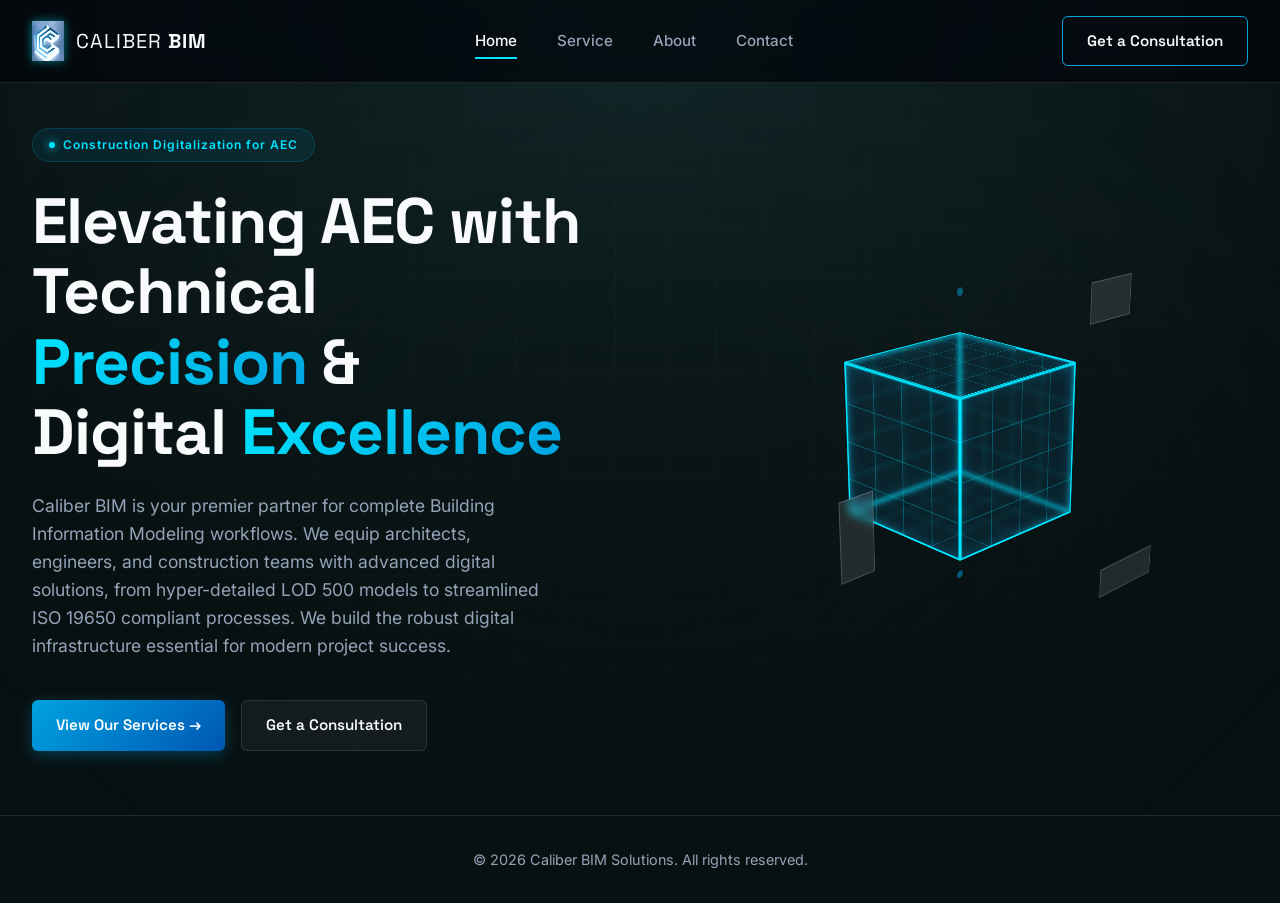
==== commit 5951ce72: "update" ====
--- a/index.html
+++ b/index.html
@@ -1,4 +1,4 @@
-<!DOCTYPE html>
+﻿<!DOCTYPE html>
 <html lang="en">
 <head>
     <meta charset="UTF-8">
@@ -31,10 +31,10 @@
                 <span>CALIBER <strong>BIM</strong></span>
             </div>
             <nav class="nav-links">
-                <a href="#" class="active">Home</a>
-                <a href="#services">Services</a>
-                <a href="#about">About</a>
-                <a href="#contact">Contact</a>
+                <a href="index.html" class="active">Home</a>
+                <a href="services.html">Service</a>
+                <a href="about.html">About</a>
+                <a href="contact.html">Contact</a>
             </nav>
             <a href="https://api.whatsapp.com/send?phone=917877300109" target="_blank" rel="noopener noreferrer" class="btn btn-outline nav-btn">Get a Consultation</a>
             
@@ -108,211 +108,7 @@
             </div>
         </div>
     </main>
-    <!-- Services Section -->
-    <section id="services" class="services-section">
-        <div class="services-container">
-            <h2 class="section-title">Our <span class="text-gradient">Services</span></h2>
-            <div class="services-grid">
-                <!-- Architectural BIM Service Card -->
-                <div class="service-card">
-                    <div class="service-content">
-                        <h3>Architectural BIM Services</h3>
-                        <p>We deliver comprehensive 3D Architectural BIM models that enhance visualization, improve clash detection, and streamline the construction lifecycle. Our high-fidelity models capture every detail from conceptual design to LOD 500.</p>
-                        <ul class="service-features">
-                            <li>LOD 100-400 Model</li>
-                            <li>2D to 3D conversion</li>
-                            <li>Construction documentation</li>
-                            <li>Quantity Take-Off</li>
-                            <li>As-built modeling</li>
-                        </ul>
-                        <a href="https://api.whatsapp.com/send?phone=917877300109" target="_blank" rel="noopener noreferrer" class="btn btn-primary magnetic-btn">
-                            <span>Let's Discuss Your Project</span>
-                            <div class="btn-glow"></div>
-                        </a>
-                    </div>
-                    <div class="service-gallery">
-                        <div class="gallery-marquee-container">
-                            <div class="gallery-marquee-track">
-                                <!-- Original Set -->
-                                <div class="gallery-item"><img src="assets/snap1.jpg" alt="Architectural BIM Snap 1"></div>
-                                <div class="gallery-item"><img src="assets/snap2.jpg" alt="Architectural BIM Snap 2"></div>
-                                <div class="gallery-item"><img src="assets/snap3.jpg" alt="Architectural BIM Snap 3"></div>
-                                <div class="gallery-item"><img src="assets/snap4.jpg" alt="Architectural BIM Snap 4"></div>
-                                <div class="gallery-item"><img src="assets/snap5.jpg" alt="Architectural BIM Snap 5"></div>
-                                
-                                <!-- Duplicated Set for Infinite Loop Effect -->
-                                <div class="gallery-item"><img src="assets/snap1.jpg" alt="Architectural BIM Snap 1"></div>
-                                <div class="gallery-item"><img src="assets/snap2.jpg" alt="Architectural BIM Snap 2"></div>
-                                <div class="gallery-item"><img src="assets/snap3.jpg" alt="Architectural BIM Snap 3"></div>
-                                <div class="gallery-item"><img src="assets/snap4.jpg" alt="Architectural BIM Snap 4"></div>
-                                <div class="gallery-item"><img src="assets/snap5.jpg" alt="Architectural BIM Snap 5"></div>
-                            </div>
-                        </div>
-                    </div>
-                </div>
 
-                <!-- Structural BIM Service Card -->
-                <div class="service-card">
-                    <div class="service-content">
-                        <h3>Structural BIM Services</h3>
-                        <p>We deliver comprehensive 3D Structural BIM models that enhance visualization, improve clash detection, and streamline the construction lifecycle. Our high-fidelity models capture every detail from conceptual design to LOD 500.</p>
-                        <ul class="service-features">
-                            <li>LOD 100-400 Model</li>
-                            <li>2D to 3D conversion</li>
-                            <li>Construction documentation</li>
-                            <li>Quantity Take-Off</li>
-                            <li>As-built modeling</li>
-                        </ul>
-                        <a href="https://api.whatsapp.com/send?phone=917877300109" target="_blank" rel="noopener noreferrer" class="btn btn-primary magnetic-btn">
-                            <span>Let's Discuss Your Project</span>
-                            <div class="btn-glow"></div>
-                        </a>
-                    </div>
-                    <div class="service-gallery">
-                        <div class="gallery-marquee-container">
-                            <div class="gallery-marquee-track" style="animation-duration: 20s;">
-                                <!-- Original Set -->
-                                <div class="gallery-item"><img src="assets/struct1.png" alt="Structural BIM Snap 1"></div>
-                                <div class="gallery-item"><img src="assets/struct2.jpg" alt="Structural BIM Snap 2"></div>
-                                <div class="gallery-item"><img src="assets/struct3.png" alt="Structural BIM Snap 3"></div>
-                                <div class="gallery-item"><img src="assets/struct4.jpg" alt="Structural BIM Snap 4"></div>
-                                <div class="gallery-item"><img src="assets/struct5.jpg" alt="Structural BIM Snap 5"></div>
-                                <div class="gallery-item"><img src="assets/struct6.jpg" alt="Structural BIM Snap 6"></div>
-                                
-                                <!-- Duplicated Set for Infinite Loop Effect -->
-                                <div class="gallery-item"><img src="assets/struct1.png" alt="Structural BIM Snap 1"></div>
-                                <div class="gallery-item"><img src="assets/struct2.jpg" alt="Structural BIM Snap 2"></div>
-                                <div class="gallery-item"><img src="assets/struct3.png" alt="Structural BIM Snap 3"></div>
-                                <div class="gallery-item"><img src="assets/struct4.jpg" alt="Structural BIM Snap 4"></div>
-                                <div class="gallery-item"><img src="assets/struct5.jpg" alt="Structural BIM Snap 5"></div>
-                                <div class="gallery-item"><img src="assets/struct6.jpg" alt="Structural BIM Snap 6"></div>
-                            </div>
-                        </div>
-                    </div>
-                </div>
-
-                <!-- MEP BIM Service Card -->
-                <div class="service-card">
-                    <div class="service-content">
-                        <h3>MEP BIM Services</h3>
-                        <p>We deliver comprehensive 3D MEP BIM models that enhance visualization, improve clash detection, and streamline the construction lifecycle. Our high-fidelity models capture every detail from conceptual design to LOD 500.</p>
-                        <ul class="service-features">
-                            <li>LOD 300 - LOD 400 Models</li>
-                            <li>2D to 3D Conversion</li>
-                            <li>Contruction Documentations</li>
-                            <li>Quantity Take-Off</li>
-                            <li>As-Built</li>
-                        </ul>
-                        <a href="https://api.whatsapp.com/send?phone=917877300109" target="_blank" rel="noopener noreferrer" class="btn btn-primary magnetic-btn">
-                            <span>Let's Discuss Your Project</span>
-                            <div class="btn-glow"></div>
-                        </a>
-                    </div>
-                    <div class="service-gallery">
-                        <div class="gallery-marquee-container">
-                            <div class="gallery-marquee-track" style="animation-duration: 20s;">
-                                <!-- Original Set -->
-                                <div class="gallery-item"><img src="assets/mep1.jpg" alt="MEP BIM Snap 1"></div>
-                                <div class="gallery-item"><img src="assets/mep2.jpg" alt="MEP BIM Snap 2"></div>
-                                <div class="gallery-item"><img src="assets/mep3.jpg" alt="MEP BIM Snap 3"></div>
-                                <div class="gallery-item"><img src="assets/mep4.jpg" alt="MEP BIM Snap 4"></div>
-                                <div class="gallery-item"><img src="assets/mep5.jpg" alt="MEP BIM Snap 5"></div>
-                                
-                                <!-- Duplicated Set for Infinite Loop Effect -->
-                                <div class="gallery-item"><img src="assets/mep1.jpg" alt="MEP BIM Snap 1"></div>
-                                <div class="gallery-item"><img src="assets/mep2.jpg" alt="MEP BIM Snap 2"></div>
-                                <div class="gallery-item"><img src="assets/mep3.jpg" alt="MEP BIM Snap 3"></div>
-                                <div class="gallery-item"><img src="assets/mep4.jpg" alt="MEP BIM Snap 4"></div>
-                                <div class="gallery-item"><img src="assets/mep5.jpg" alt="MEP BIM Snap 5"></div>
-                            </div>
-                        </div>
-                    </div>
-                </div>
-            </div>
-        </div>
-    <!-- About Section -->
-    <section id="about" class="about-section">
-        <div class="about-container">
-            <div class="about-header">
-                <div class="badge">
-                    <span class="dot"></span> WHO WE ARE
-                </div>
-                <h2 class="section-title">About <span class="text-gradient">Caliber BIM Solutions</span></h2>
-            </div>
-            
-            <div class="about-content-card">
-                <div class="about-image-wrapper">
-                    <img src="assets/Caliber.png" alt="Caliber BIM Solutions" class="about-img">
-                </div>
-                <div class="about-text-block">
-                    <p class="about-lead">
-                        At <strong>Caliber BIM Solutions</strong>, our skilled group of architects, engineers, and BIM specialists assists clients in refining project workflows through precise digital modeling and integrated documentation. We handle design development, construction drafting, clash resolution, and shop drawings—maintaining a firm commitment to efficiency, precision, and dependable execution.
-                    </p>
-                    <p>
-                        We function as a trusted extension of your team, providing remote and ongoing support to architects, contractors, consultants, and developers. Across residential, commercial, hospitality, and infrastructure projects, we pair technical mastery with modern BIM tools to enable your operations to grow seamlessly while safeguarding project standards.
-                    </p>
-                    <p>
-                        Open communication, quick turnarounds, and enduring professional connections define our work. Above all, we aim to drive your project's success through careful attention to detail and unwavering reliability.
-                    </p>
-                </div>
-            </div>
-        </div>
-    <!-- Contact Section -->
-    <section id="contact" class="contact-section">
-        <div class="contact-container">
-            <div class="contact-header">
-                <div class="badge">
-                    <span class="dot"></span> GET IN TOUCH
-                </div>
-                <h2 class="section-title">Contact <span class="text-gradient">Us</span></h2>
-            </div>
-
-            <div class="contact-card">
-                <div class="contact-grid">
-                    <!-- Location Item -->
-                    <div class="contact-item">
-                        <div class="contact-icon">
-                            <svg xmlns="http://www.w3.org/2000/svg" width="24" height="24" viewBox="0 0 24 24" fill="none" stroke="currentColor" stroke-width="2" stroke-linecap="round" stroke-linejoin="round">
-                                <path d="M20 10c0 6-8 12-8 12s-8-6-8-12a8 8 0 0 1 16 0Z"/>
-                                <circle cx="12" cy="10" r="3"/>
-                            </svg>
-                        </div>
-                        <div class="contact-details">
-                            <span class="contact-label">Location</span>
-                            <span class="contact-value">Serving AEC clients globally</span>
-                        </div>
-                    </div>
-
-                    <!-- Email Item -->
-                    <div class="contact-item">
-                        <div class="contact-icon">
-                            <svg xmlns="http://www.w3.org/2000/svg" width="24" height="24" viewBox="0 0 24 24" fill="none" stroke="currentColor" stroke-width="2" stroke-linecap="round" stroke-linejoin="round">
-                                <rect width="20" height="16" x="2" y="4" rx="2"/>
-                                <path d="m22 7-8.97 5.7a1.94 1.94 0 0 1-2.06 0L2 7"/>
-                            </svg>
-                        </div>
-                        <div class="contact-details">
-                            <span class="contact-label">Email</span>
-                            <a href="mailto:Caliberbim@gmail.com" class="contact-value contact-link">Caliberbim@gmail.com</a>
-                        </div>
-                    </div>
-
-                    <!-- Call / WhatsApp Item -->
-                    <div class="contact-item">
-                        <div class="contact-icon">
-                            <svg xmlns="http://www.w3.org/2000/svg" width="24" height="24" viewBox="0 0 24 24" fill="none" stroke="currentColor" stroke-width="2" stroke-linecap="round" stroke-linejoin="round">
-                                <path d="M22 16.92v3a2 2 0 0 1-2.18 2 19.79 19.79 0 0 1-8.63-3.07 19.5 19.5 0 0 1-6-6 19.79 19.79 0 0 1-3.07-8.67A2 2 0 0 1 4.11 2h3a2 2 0 0 1 2 1.72 12.84 12.84 0 0 0 .7 2.81 2 2 0 0 1-.45 2.11L8.09 9.91a16 16 0 0 0 6 6l1.27-1.27a2 2 0 0 1 2.11-.45 12.84 12.84 0 0 0 2.81.7A2 2 0 0 1 22 16.92z"/>
-                            </svg>
-                        </div>
-                        <div class="contact-details">
-                            <span class="contact-label">Call / WhatsApp</span>
-                            <a href="https://api.whatsapp.com/send?phone=917877300109" target="_blank" rel="noopener noreferrer" class="contact-value contact-link">+91 7877300109</a>
-                        </div>
-                    </div>
-                </div>
-            </div>
-        </div>
-    </section>
 
     <!-- Footer -->
     <footer class="footer">
@@ -330,3 +126,4 @@
     <script src="app.js"></script>
 </body>
 </html>
+
--- a/style.css
+++ b/style.css
@@ -618,6 +618,10 @@
     transition: var(--transition);
 }
 
+.service-gallery {
+    min-width: 0; /* Fixes grid blowout issue so images don't overflow the card */
+}
+
 .service-card:hover {
     border-color: rgba(0, 163, 224, 0.2);
     box-shadow: 0 10px 40px rgba(0, 0, 0, 0.4);
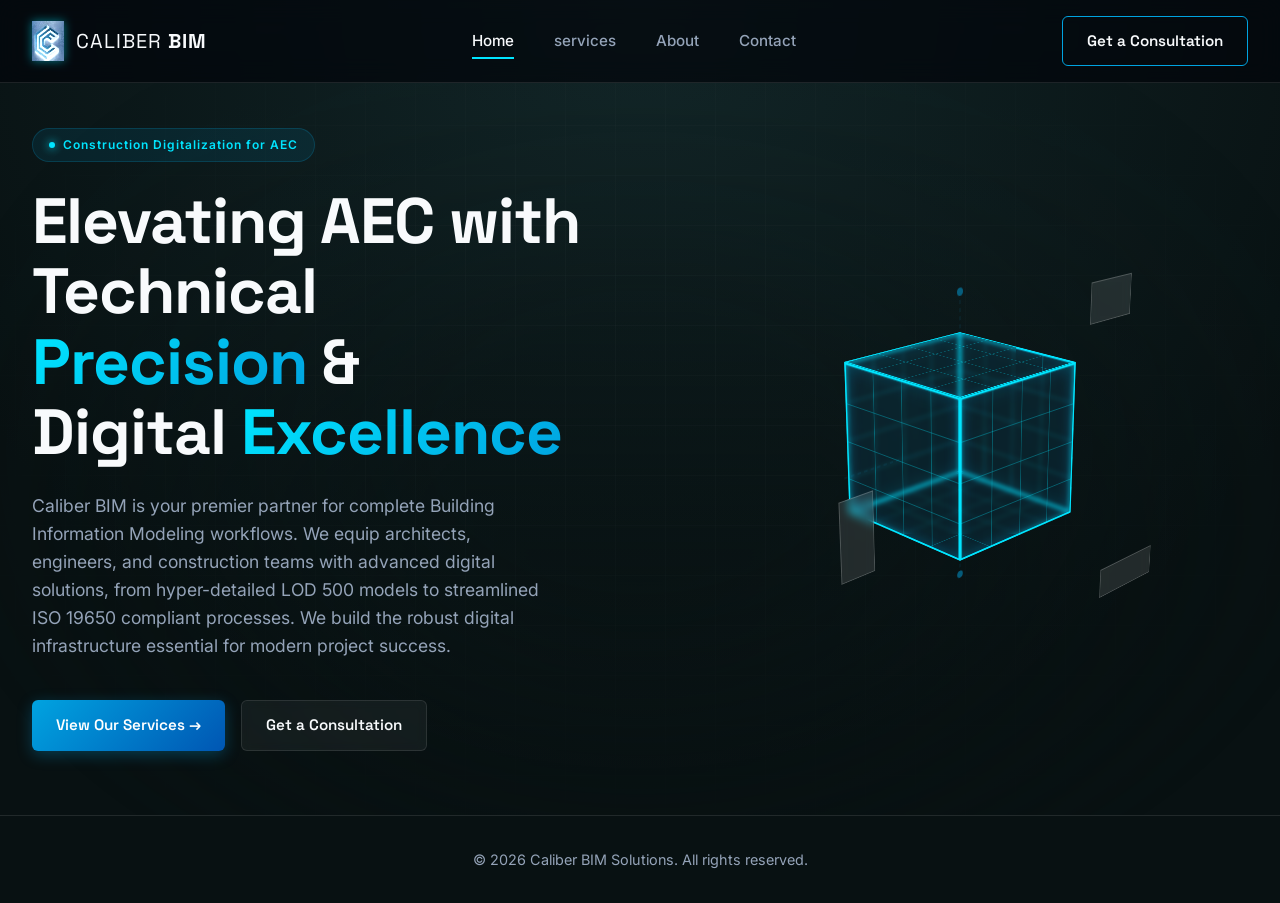
==== commit cd868c62: "USE THIS CONTENT" ====
--- a/index.html
+++ b/index.html
@@ -1,24 +1,29 @@
 ﻿<!DOCTYPE html>
 <html lang="en">
+
 <head>
     <meta charset="UTF-8">
     <meta name="viewport" content="width=device-width, initial-scale=1.0">
-    <meta name="description" content="Caliber BIM offers premier Architectural, Structural, and MEP BIM services. We deliver high-fidelity 3D modeling, clash detection, LOD 100-500, and construction documentation for the AEC industry.">
-    <meta name="keywords" content="BIM services, Architectural BIM, Structural BIM, MEP BIM, 3D modeling, clash detection, LOD 500, AEC industry, construction documentation, quantity take-off">
+    <meta name="description"
+        content="Caliber BIM offers premier Architectural, Structural, and MEP BIM services. We deliver high-fidelity 3D modeling, clash detection, LOD 100-500, and construction documentation for the AEC industry.">
+    <meta name="keywords"
+        content="BIM services, Architectural BIM, Structural BIM, MEP BIM, 3D modeling, clash detection, LOD 500, AEC industry, construction documentation, quantity take-off">
     <meta name="author" content="Caliber BIM">
-    
+
     <!-- Open Graph / Social -->
     <meta property="og:title" content="Caliber BIM | Premier 3D Modeling & BIM Services">
-    <meta property="og:description" content="End-to-end Building Information Modeling solutions for architects, engineers, and construction professionals.">
+    <meta property="og:description"
+        content="End-to-end Building Information Modeling solutions for architects, engineers, and construction professionals.">
     <meta property="og:type" content="website">
     <meta property="og:url" content="https://www.caliberbim.com/">
-    
+
     <!-- Canonical Link -->
     <link rel="canonical" href="https://www.caliberbim.com/">
-    
+
     <title>Caliber BIM | Premier Architectural, Structural & MEP BIM Services</title>
     <link rel="stylesheet" href="style.css">
 </head>
+
 <body>
     <!-- Animated Background Grid -->
     <div class="bg-grid"></div>
@@ -32,12 +37,13 @@
             </div>
             <nav class="nav-links">
                 <a href="index.html" class="active">Home</a>
-                <a href="services.html">Service</a>
+                <a href="services.html">services</a>
                 <a href="about.html">About</a>
                 <a href="contact.html">Contact</a>
             </nav>
-            <a href="https://api.whatsapp.com/send?phone=917877300109" target="_blank" rel="noopener noreferrer" class="btn btn-outline nav-btn">Get a Consultation</a>
-            
+            <a href="https://api.whatsapp.com/send?phone=917877300109" target="_blank" rel="noopener noreferrer"
+                class="btn btn-outline nav-btn">Get a Consultation</a>
+
             <!-- Mobile Menu Toggle -->
             <button class="mobile-toggle" aria-label="Toggle navigation">
                 <span></span>
@@ -55,23 +61,27 @@
                 <div class="badge">
                     <span class="dot"></span> Construction Digitalization for AEC
                 </div>
-                
+
                 <h1 class="hero-title">
                     Elevating AEC with Technical <br>
                     <span class="text-gradient pulse">Precision</span> &amp; <br>
                     Digital <span class="text-gradient slide">Excellence</span>
                 </h1>
-                
+
                 <p class="hero-desc">
-                    Caliber BIM is your premier partner for complete Building Information Modeling workflows. We equip architects, engineers, and construction teams with advanced digital solutions, from hyper-detailed LOD 500 models to streamlined ISO 19650 compliant processes. We build the robust digital infrastructure essential for modern project success.
+                    Caliber BIM is your premier partner for complete Building Information Modeling workflows. We equip
+                    architects, engineers, and construction teams with advanced digital solutions, from hyper-detailed
+                    LOD 500 models to streamlined ISO 19650 compliant processes. We build the robust digital
+                    infrastructure essential for modern project success.
                 </p>
-                
+
                 <div class="hero-actions">
                     <a href="#" class="btn btn-primary magnetic-btn" id="btn-explore">
                         <span>View Our Services &rarr;</span>
                         <div class="btn-glow"></div>
                     </a>
-                    <a href="https://api.whatsapp.com/send?phone=917877300109" target="_blank" rel="noopener noreferrer" class="btn btn-secondary magnetic-btn" id="btn-consult">
+                    <a href="https://api.whatsapp.com/send?phone=917877300109" target="_blank" rel="noopener noreferrer"
+                        class="btn btn-secondary magnetic-btn" id="btn-consult">
                         <span>Get a Consultation</span>
                         <div class="btn-glow"></div>
                     </a>
@@ -91,15 +101,16 @@
                             <div class="face top"></div>
                             <div class="face bottom"></div>
                         </div>
-                        
+
                         <!-- Floating elements around the cube -->
                         <div class="float-element e1"></div>
                         <div class="float-element e2"></div>
                         <div class="float-element e3"></div>
-                        
+
                         <!-- Connecting lines (SVG) -->
                         <svg class="connecting-lines" viewBox="0 0 400 400">
-                            <path d="M200,50 L200,350 M50,200 L350,200" stroke="rgba(0, 163, 224, 0.3)" stroke-width="1" stroke-dasharray="4,4" />
+                            <path d="M200,50 L200,350 M50,200 L350,200" stroke="rgba(0, 163, 224, 0.3)" stroke-width="1"
+                                stroke-dasharray="4,4" />
                             <circle cx="200" cy="50" r="4" fill="#00A3E0" />
                             <circle cx="200" cy="350" r="4" fill="#00A3E0" />
                         </svg>
@@ -125,5 +136,5 @@
 
     <script src="app.js"></script>
 </body>
-</html>
 
+</html>
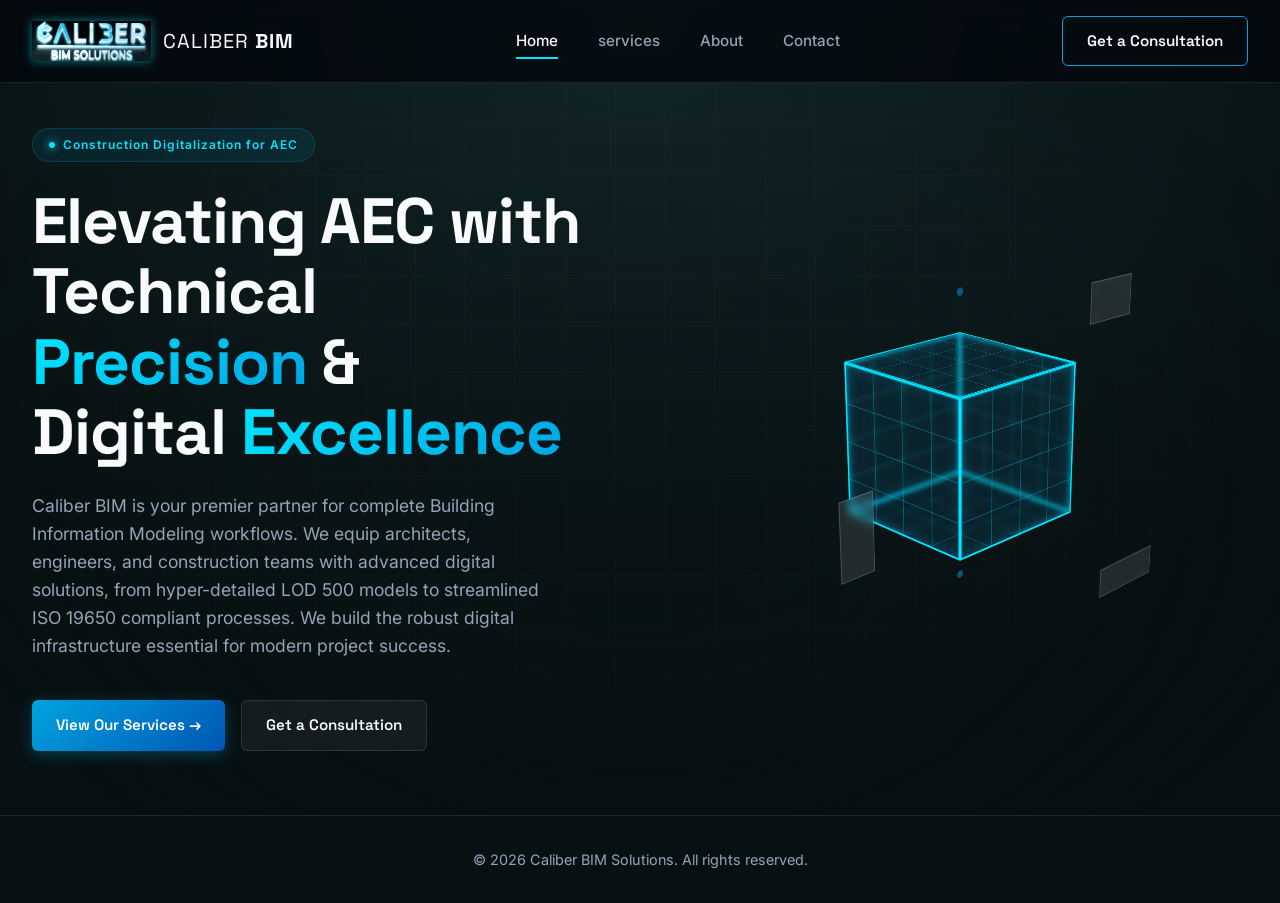
==== commit 6012e0ad: "update these changes" ====
--- a/index.html
+++ b/index.html
@@ -1,4 +1,4 @@
-﻿<!DOCTYPE html>
+<!DOCTYPE html>
 <html lang="en">
 
 <head>
@@ -32,7 +32,7 @@
     <header class="navbar">
         <div class="nav-container">
             <div class="logo">
-                <img src="assets/Logo.jpg" alt="Caliber BIM Logo" class="nav-logo-img">
+                <img src="assets/new_logo.png" alt="Caliber BIM Logo" class="nav-logo-img">
                 <span>CALIBER <strong>BIM</strong></span>
             </div>
             <nav class="nav-links">
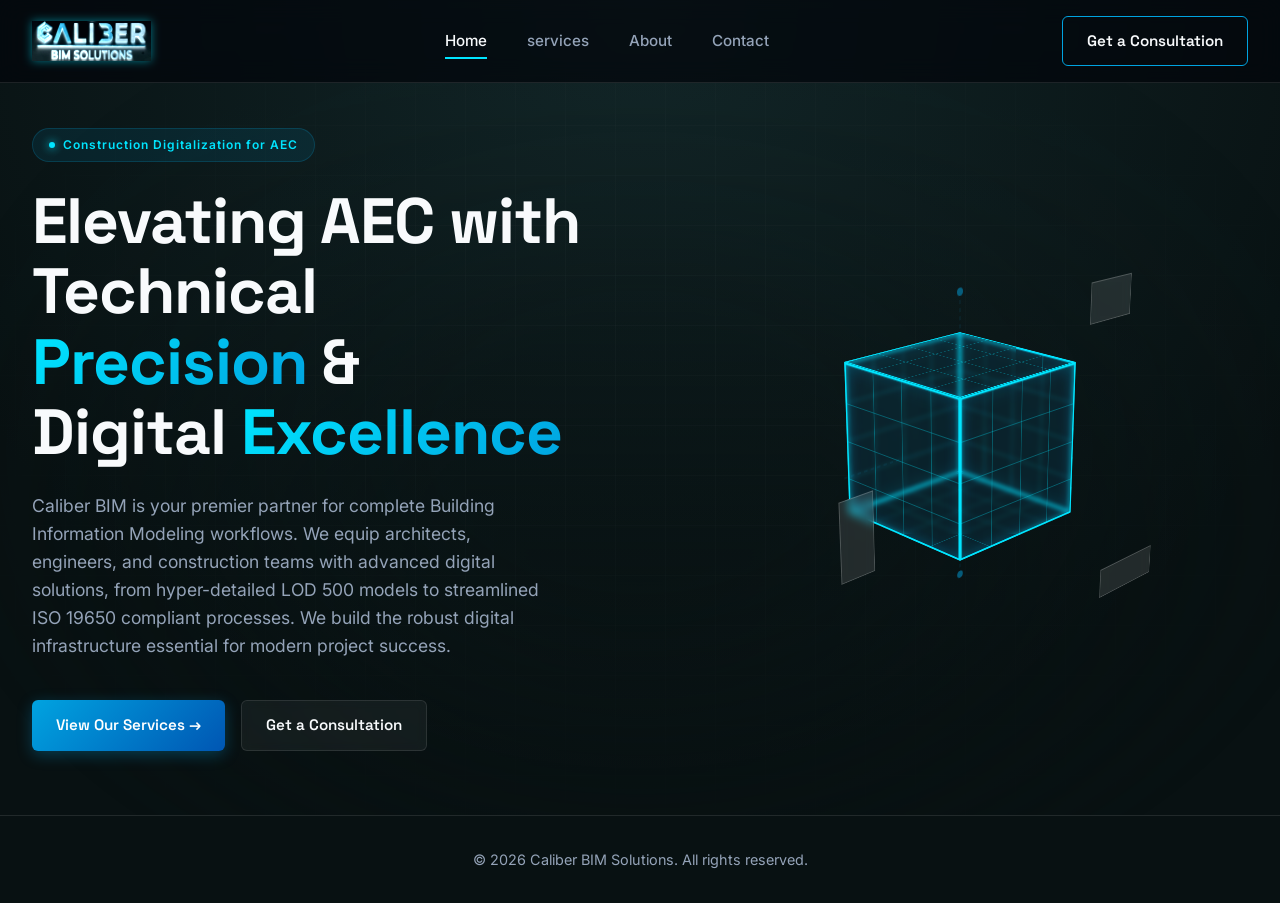
==== commit f3b05b42: "update this" ====
--- a/index.html
+++ b/index.html
@@ -33,7 +33,6 @@
         <div class="nav-container">
             <div class="logo">
                 <img src="assets/new_logo.png" alt="Caliber BIM Logo" class="nav-logo-img">
-                <span>CALIBER <strong>BIM</strong></span>
             </div>
             <nav class="nav-links">
                 <a href="index.html" class="active">Home</a>
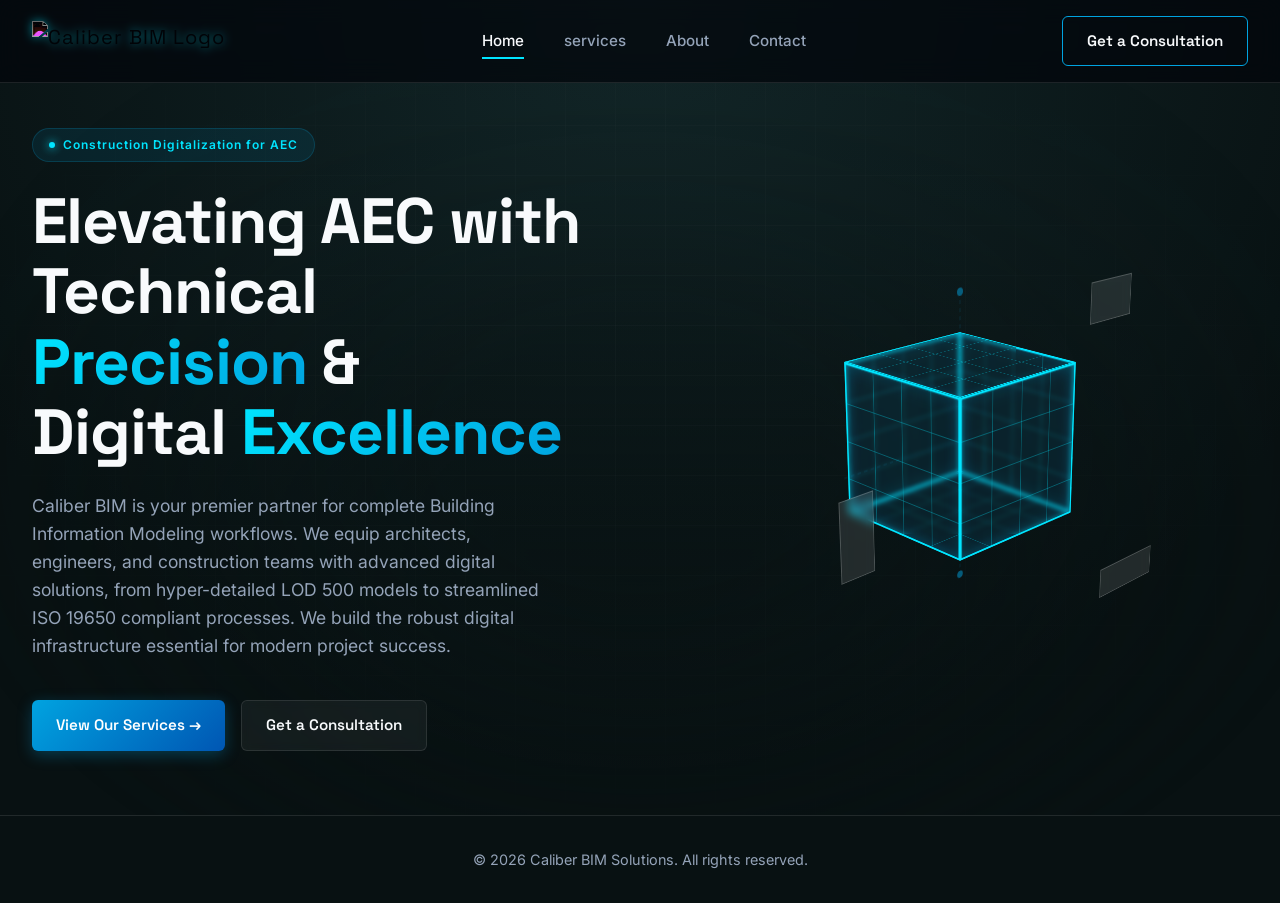
==== commit 58179711: "change the logo" ====
--- a/index.html
+++ b/index.html
@@ -32,7 +32,7 @@
     <header class="navbar">
         <div class="nav-container">
             <div class="logo">
-                <img src="assets/new_logo.png" alt="Caliber BIM Logo" class="nav-logo-img">
+                <img src="assets/Logo.png" alt="Caliber BIM Logo" class="nav-logo-img">
             </div>
             <nav class="nav-links">
                 <a href="index.html" class="active">Home</a>
